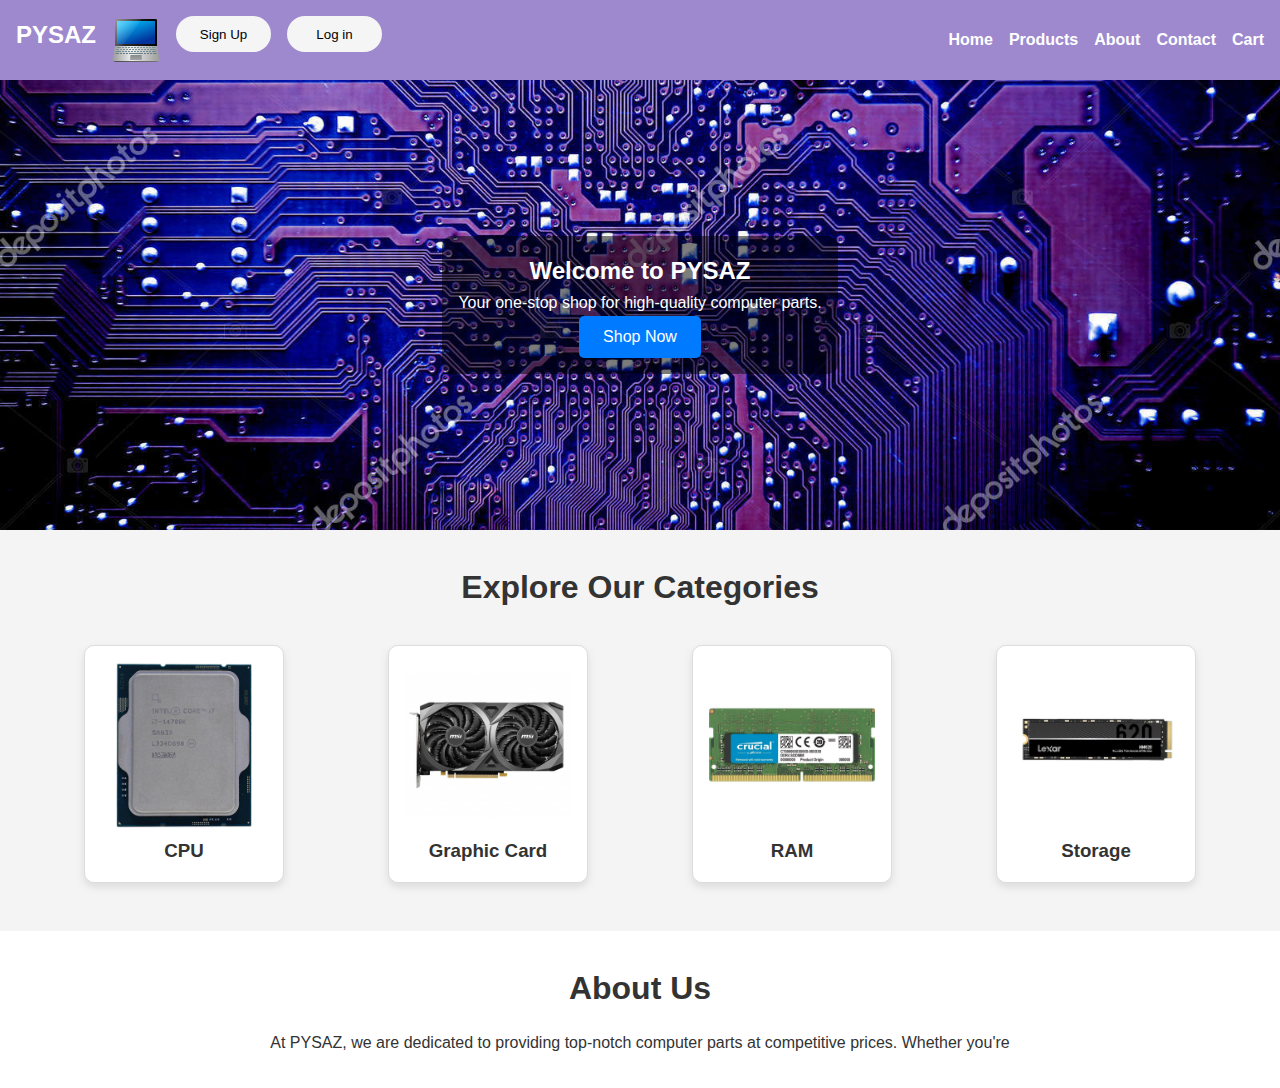
==== PROJDB/frontend/homepage/index.html @ ccc76248 "Add new homepage" ====
<!DOCTYPE html>
<html lang="en">
<head>
  <meta charset="UTF-8">
  <meta name="viewport" content="width=device-width, initial-scale=1.0">
  <title>PYSAZ - Your Computer Parts Store</title>
  <link rel="stylesheet" href="homepageAsset/homepage.css">
</head>
<body>
  <!-- Navigation Bar -->
  <header>
    <nav class="navbar">
      <div class="logo">
        <h1>PYSAZ</h1>
        <img src="homepageAsset/asset/logo.png">
        <button id="signUpBtn">Sign Up</button>
        <button id="loginBtn">Log in</button>
      </div>
      <ul class="nav-links">
        <li><a href="#top">Home</a></li>
        <li><a href="#products">Products</a></li>
        <li><a href="#about">About</a></li>
        <li><a href="#contact">Contact</a></li>
        <li><a href="#cart"><i class="fa-solid fa-cart-shopping"></i> Cart</a></li>
      </ul>
    </nav>
  </header>

  <!-- Hero Section -->
  <section id="home" class="hero">
    <div class="hero-content">
      <h2>Welcome to PYSAZ</h2>
      <p>Your one-stop shop for high-quality computer parts.</p>
      <button class="cta-button">Shop Now</button>
    </div>
  </section>

  <!-- Product Categories -->
  <section id="products" class="categories">
    <h2>Explore Our Categories</h2>
    <div class="category-cards">
      <div class="card">
        <img src="homepageAsset/pics/cpu.png" alt="CPU">
        <h3>CPU</h3>
      </div>
      <div class="card">
        <img src="homepageAsset/pics/rtx.png" alt="GPU">
        <h3>Graphic Card</h3>
      </div>
      <div class="card">
        <img src="homepageAsset/pics/ram.png" alt="RAM">
        <h3>RAM</h3>
      </div>
      <div class="card">
        <img src="homepageAsset/pics/ssd.png" alt="Storage">
        <h3>Storage</h3>
      </div>
    </div>
  </section>

    <!-- About Section -->
    <section id="about" class="about">
        <h2>About Us</h2>
        <p>At PYSAZ, we are dedicated to providing top-notch computer parts at competitive prices. Whether you're
    </section>
    <script src="homepageAsset/homepage.js"></script>
</boady>
</html>
---- PROJDB/frontend/homepage/homepageAsset/homepage.css ----
/* General Reset */
* {
  margin: 0;
  padding: 0;
  box-sizing: border-box;
}

body {
  font-family: 'Arial', sans-serif;
  line-height: 1.6;
  background-color: #f4f4f4;
  color: #333;
}

/* Navbar Styling */
.navbar {
  display: flex;
  justify-content: space-between;
  align-items: center;
  background-color: #9e89ce;
  padding: 1rem;
}

.logo {
  display: flex;
}
.logo h1 {
  color: white;
  font-size: 1.5rem;
  margin: 0;
}
.logo img {
  margin-left: 1rem;
}
.logo button {
    font-family: 'Franklin Gothic Medium', 'Arial Narrow', Arial, sans-serif;
    background-color: #F5F5F5;  
    border: none;
    border-radius: 18px;
    height: 36px;
    width: 95px;
    margin-left: 1rem;
}
.logo button:hover {
  background-color: #BE123C;
  color: #81D4FA;
  transition: 500ms;
  transition-delay: 100ms;
  padding: 2px;
  font-size: 15px;
}

.nav-links {
  list-style: none;
  display: flex;
}

.nav-links li {
  margin-left: 1rem;
}

.nav-links a {
  text-decoration: none;
  color: white;
  font-weight: bold;
  transition: color 0.3s ease;
}

.nav-links a:hover {
  color: #fffacd;
}

/* Hero Section Styling */
.hero {
  background: url('asset/hero.png') no-repeat center center/cover;
  height: 50vh;
  display: flex;
  justify-content: center;
  align-items: center;
  color: white;
  text-align: center;
}

.hero-content {
  background: rgba(0, 0, 0, 0.5);
  padding: 1rem;
  border-radius: 10px;
}

.cta-button {
  background-color: #007bff;
  color: white;
  border: none;
  padding: 0.75rem 1.5rem;
  font-size: 1rem;
  cursor: pointer;
  border-radius: 5px;
  transition: background-color 0.3s ease;
}

.cta-button:hover {
  background-color: #0056b3;
}

/* Categories Section Styling */
.categories {
  padding: 2rem;
  text-align: center;
}

.categories h2 {
  font-size: 2rem;
  margin-bottom: 1rem;
}

.category-cards {
  display: flex;
  justify-content: space-around;
  flex-wrap: wrap;
}

.card {
  background-color: white;
  border: 1px solid #ddd;
  border-radius: 10px;
  padding: 1rem;
  margin: 1rem;
  width: 200px;
  text-align: center;
  box-shadow: 0 4px 8px rgba(0, 0, 0, 0.1);
}

.card img {
  max-width: 100%;
  height: auto;
  border-radius: 10px;
}

/* About Section Styling */
.about {
  padding: 2rem;
  background-color: #ffffff;
  text-align: center;
}

.about h2 {
  font-size: 2rem;
  margin-bottom: 1rem;
}

/* Contact Section Styling */
.contact {
  padding: 2rem;
  background-color: #f9f9f9;
  text-align: center;
}

.contact h2 {
  font-size: 2rem;
  margin-bottom: 1rem;
}

.contact input, .contact textarea {
  width: 100%;
  padding: 0.75rem;
  margin: 0.5rem 0;
  border: 1px solid #ccc;
  border-radius: 5px;
}

.contact button {
  background-color: #007bff;
  color: white;
  border: none;
  padding: 0.75rem 1.5rem;
  font-size: 1rem;
  cursor: pointer;
  border-radius: 5px;
  transition: background-color 0.3s ease;
}

.contact button:hover {
  background-color: #0056b3;
}

/* Footer Styling */
footer {
  background-color: #333;
  color: white;
  text-align: center;
  padding: 1rem;
  position: relative;
  bottom: 0;
  width: 100%;
}
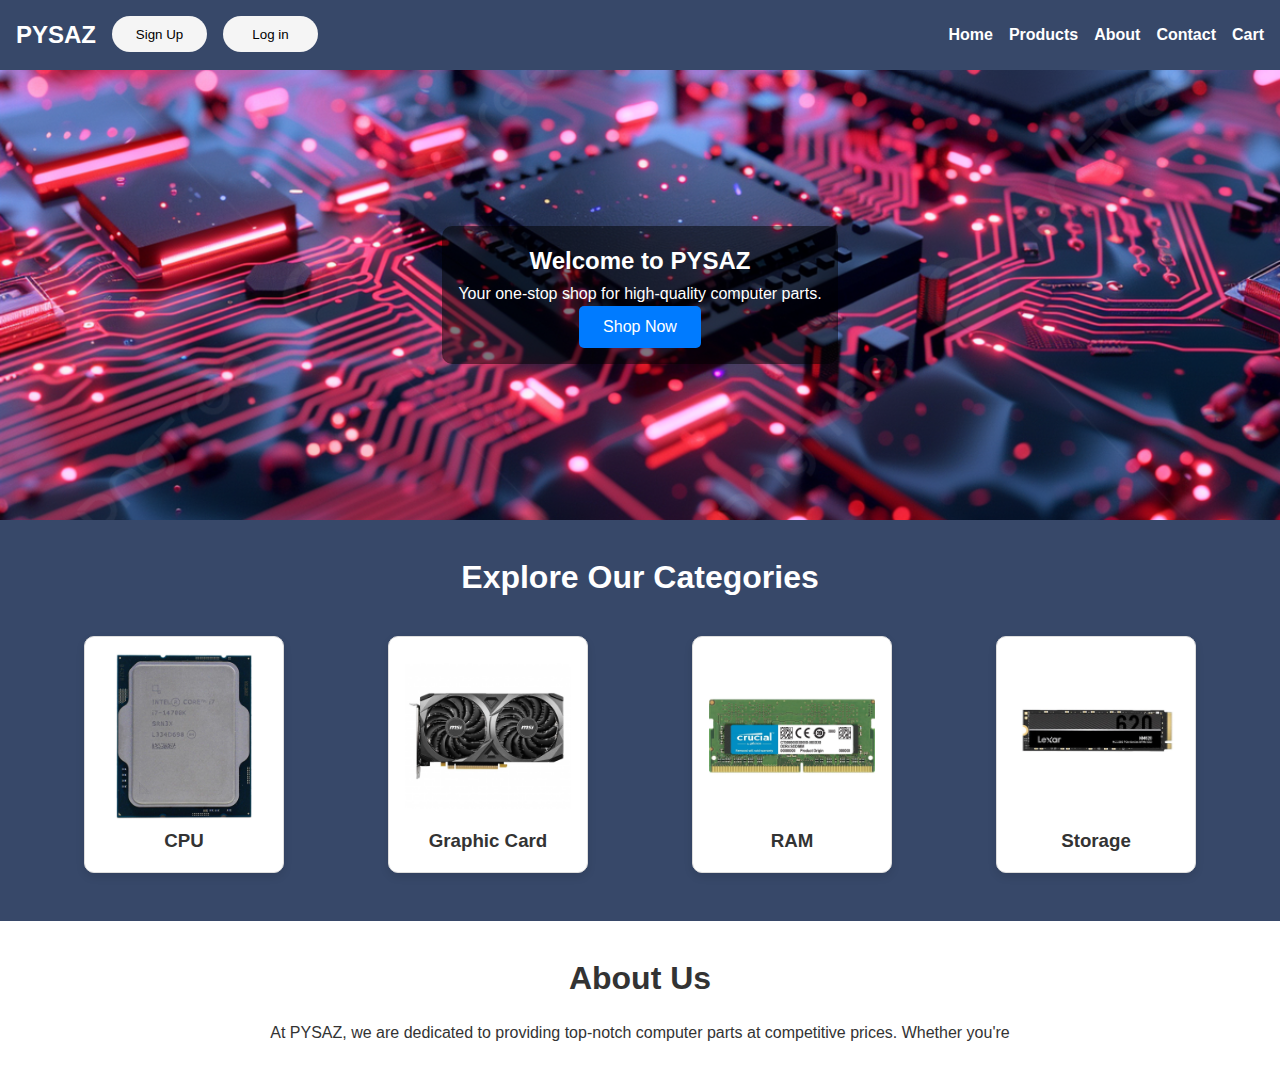
==== commit 85212608: "modify front" ====
--- a/PROJDB/frontend/homepage/index.html
+++ b/PROJDB/frontend/homepage/index.html
@@ -12,7 +12,7 @@
     <nav class="navbar">
       <div class="logo">
         <h1>PYSAZ</h1>
-        <img src="homepageAsset/asset/logo.png">
+        <!-- <img src="homepageAsset/asset/logo.png"> -->
         <button id="signUpBtn">Sign Up</button>
         <button id="loginBtn">Log in</button>
       </div>
--- a/PROJDB/frontend/homepage/homepageAsset/homepage.css
+++ b/PROJDB/frontend/homepage/homepageAsset/homepage.css
@@ -17,7 +17,10 @@
   display: flex;
   justify-content: space-between;
   align-items: center;
-  background-color: #9e89ce;
+  /* background-color: #9e89ce; */
+  /* background-color: #0b0c0c; */
+  /* background-color: #1d1f1f; */
+  background-color: #374869;
   padding: 1rem;
 }
 
@@ -26,6 +29,7 @@
 }
 .logo h1 {
   color: white;
+  /* color: #9e89ce; */
   font-size: 1.5rem;
   margin: 0;
 }
@@ -35,6 +39,7 @@
 .logo button {
     font-family: 'Franklin Gothic Medium', 'Arial Narrow', Arial, sans-serif;
     background-color: #F5F5F5;  
+    /* background-color: #9e89ce; */
     border: none;
     border-radius: 18px;
     height: 36px;
@@ -72,7 +77,7 @@
 
 /* Hero Section Styling */
 .hero {
-  background: url('asset/hero.png') no-repeat center center/cover;
+  background: url('asset/hhero.png') no-repeat center center/cover;
   height: 50vh;
   display: flex;
   justify-content: center;
@@ -106,11 +111,15 @@
 .categories {
   padding: 2rem;
   text-align: center;
+  /* background-color: #0b0c0c; */
+  /* background-color: #1d1f1f; */
+  background-color: #374869;
 }
 
 .categories h2 {
   font-size: 2rem;
   margin-bottom: 1rem;
+  color: white;
 }
 
 .category-cards {
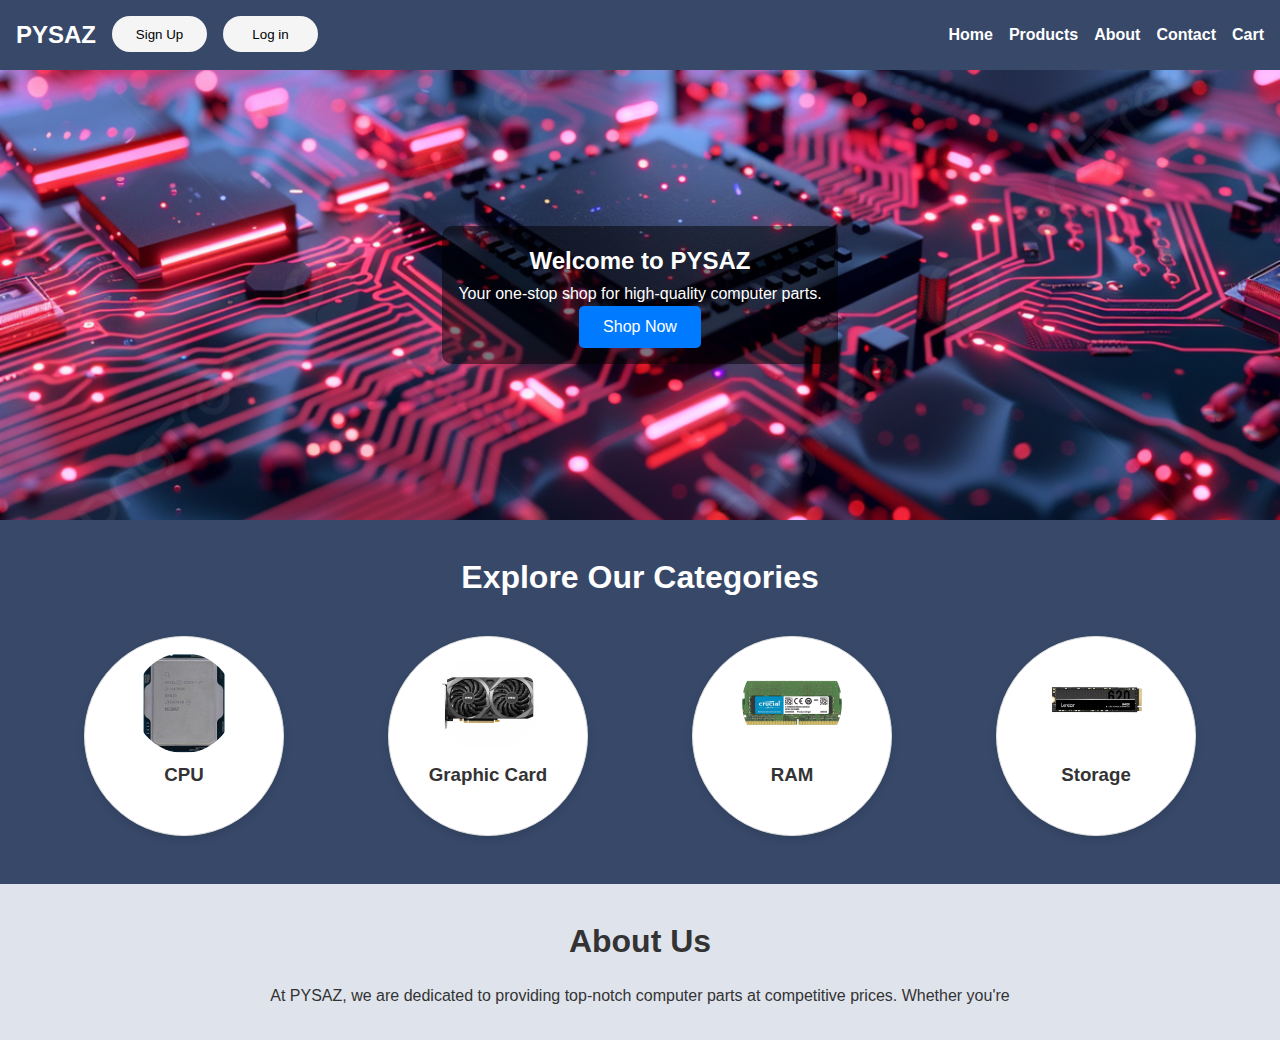
==== commit 60fa1676: "Added explore backend and frontend (/explore and /products)" ====
--- a/PROJDB/frontend/homepage/index.html
+++ b/PROJDB/frontend/homepage/index.html
@@ -31,7 +31,7 @@
     <div class="hero-content">
       <h2>Welcome to PYSAZ</h2>
       <p>Your one-stop shop for high-quality computer parts.</p>
-      <button class="cta-button">Shop Now</button>
+      <button class="cta-button" id="cta-button">Shop Now</button>
     </div>
   </section>
 
--- a/PROJDB/frontend/homepage/homepageAsset/homepage.css
+++ b/PROJDB/frontend/homepage/homepageAsset/homepage.css
@@ -33,9 +33,7 @@
   font-size: 1.5rem;
   margin: 0;
 }
-.logo img {
-  margin-left: 1rem;
-}
+
 .logo button {
     font-family: 'Franklin Gothic Medium', 'Arial Narrow', Arial, sans-serif;
     background-color: #F5F5F5;  
@@ -131,24 +129,28 @@
 .card {
   background-color: white;
   border: 1px solid #ddd;
-  border-radius: 10px;
+  border-radius: 140px;
   padding: 1rem;
   margin: 1rem;
+  height: 200px;
   width: 200px;
   text-align: center;
   box-shadow: 0 4px 8px rgba(0, 0, 0, 0.1);
 }
 
 .card img {
-  max-width: 100%;
+  width: 100px;
+  /* height: 50px; */
+  /* max-width: 100%; */
   height: auto;
-  border-radius: 10px;
+  border-radius: 100px;
 }
 
 /* About Section Styling */
 .about {
   padding: 2rem;
-  background-color: #ffffff;
+  /* background-color: #ffffff; */
+  background-color: #dfe3ec;
   text-align: center;
 }
 
